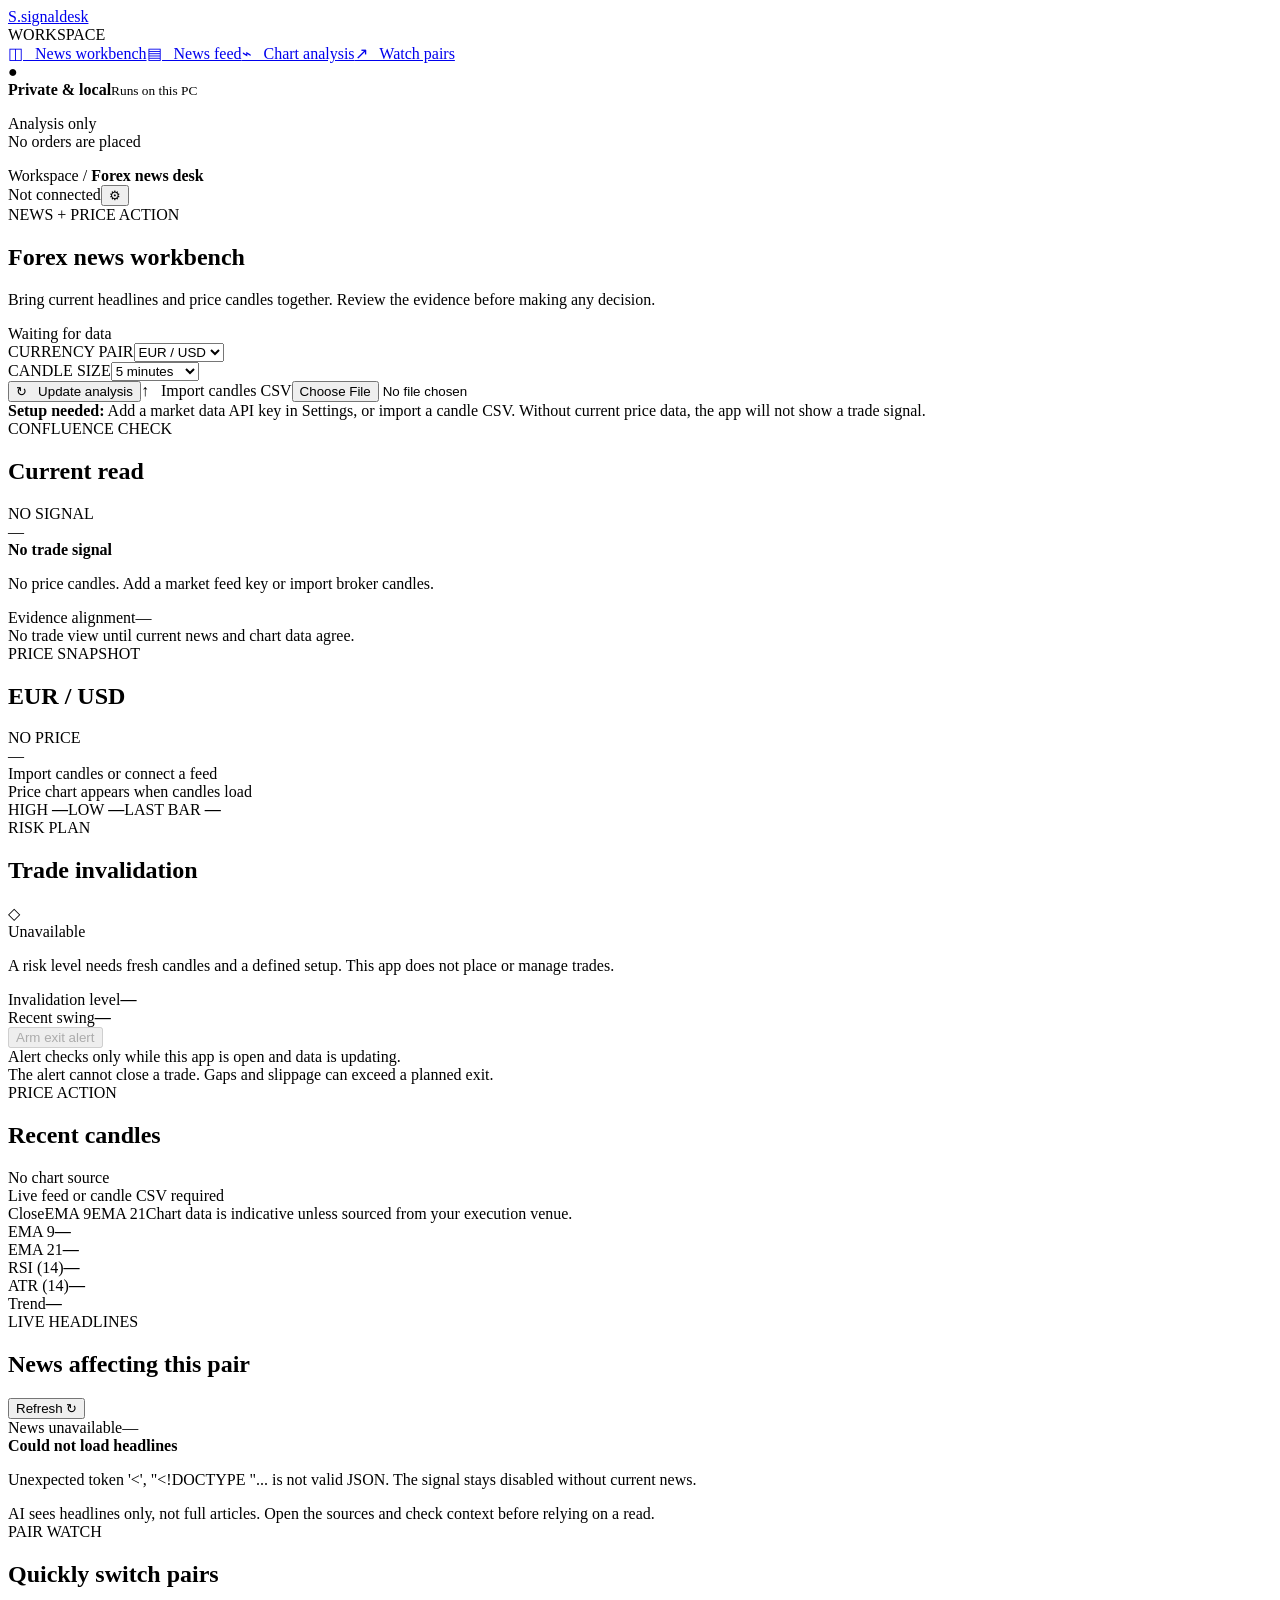
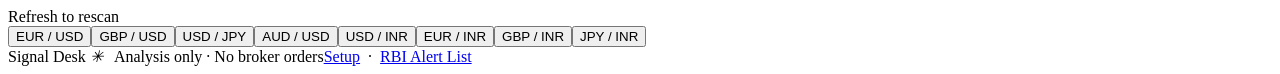
==== index.html @ 0cd51ac5 "Add index.html" ====
<!doctype html>
<html lang="en">
<head>
  <meta charset="utf-8"><meta name="viewport" content="width=device-width, initial-scale=1">
  <meta name="theme-color" content="#0b1110"><meta name="description" content="A private forex news and chart analysis workbench.">
  <title>Signal Desk — Forex News Workbench</title><link rel="stylesheet" href="styles.css">
</head>
<body>
<div class="shell">
  <aside class="sidebar"><a class="brand" href="#"><span class="mark">S<span>.</span></span><span>signal<span class="muted">desk</span></span></a><div class="nav-cap">WORKSPACE</div><a class="nav active" href="#workbench">◫ &nbsp; News workbench</a><a class="nav" href="#news">▤ &nbsp; News feed</a><a class="nav" href="#chart-area">⌁ &nbsp; Chart analysis</a><a class="nav" href="#watch">↗ &nbsp; Watch pairs</a><div class="side-bottom"><div class="private"><span>●</span><div><b>Private & local</b><small>Runs on this PC</small></div></div><p>Analysis only<br>No orders are placed</p></div></aside>
  <main class="main">
    <header class="top"><div class="crumb">Workspace <span>/</span> <b>Forex news desk</b></div><div class="top-right"><span class="status" id="connection"><i></i> Not connected</span><button class="icon" id="settings-open" title="Data settings">⚙</button></div></header>
    <section class="heading" id="workbench"><div><div class="eyebrow">NEWS + PRICE ACTION</div><h1>Forex news workbench</h1><p>Bring current headlines and price candles together. Review the evidence before making any decision.</p></div><div class="updated" id="last-updated">Waiting for data</div></section>
    <section class="control-bar"><div><label for="pair">CURRENCY PAIR</label><select id="pair"><option value="EUR/USD">EUR / USD</option><option value="GBP/USD">GBP / USD</option><option value="USD/JPY">USD / JPY</option><option value="AUD/USD">AUD / USD</option><option value="USD/INR">USD / INR</option><option value="EUR/INR">EUR / INR</option><option value="GBP/INR">GBP / INR</option><option value="JPY/INR">JPY / INR</option></select></div><div><label for="interval">CANDLE SIZE</label><select id="interval"><option value="1min">1 minute</option><option value="5min" selected>5 minutes</option><option value="15min">15 minutes</option><option value="30min">30 minutes</option><option value="1h">1 hour</option></select></div><button class="primary" id="refresh">↻ &nbsp; Update analysis</button><label class="upload" for="csv-file">↑ &nbsp; Import candles CSV<input id="csv-file" type="file" accept=".csv,text/csv"></label></section>
    <div class="data-warning" id="data-warning"><b>Setup needed:</b> Add a market data API key in Settings, or import a candle CSV. Without current price data, the app will not show a trade signal.</div>
    <section class="summary-grid">
      <article class="card signal-card"><div class="card-head"><div><div class="cap">CONFLUENCE CHECK</div><h2>Current read</h2></div><span class="tag" id="signal-tag">NO DATA</span></div><div class="signal-read"><span class="signal-icon" id="signal-icon">—</span><div><b id="signal-title">Waiting for live inputs</b><p id="signal-description">Connect price candles and fetch current headlines to analyze this pair.</p></div></div><div class="progress-label"><span>Evidence alignment</span><span id="alignment">—</span></div><div class="progress"><i id="alignment-bar"></i></div><div class="signal-foot" id="signal-foot">No trade view until both news and chart data are current.</div></article>
      <article class="card price-card"><div class="card-head"><div><div class="cap">PRICE SNAPSHOT</div><h2 id="price-pair">EUR / USD</h2></div><span class="fresh" id="price-fresh">NO PRICE</span></div><div class="big-price" id="current-price">—</div><div class="price-sub" id="price-change">Import candles or connect a feed</div><div class="mini-chart" id="mini-chart"><div class="chart-empty">Price chart appears when candles load</div></div><div class="ohlc"><span>HIGH <b id="high">—</b></span><span>LOW <b id="low">—</b></span><span>LAST BAR <b id="bar-time">—</b></span></div></article>
      <article class="card exit-card"><div class="card-head"><div><div class="cap">RISK PLAN</div><h2>Trade invalidation</h2></div><span class="shield">◇</span></div><div class="exit-main" id="exit-main">Unavailable</div><p class="exit-copy" id="exit-copy">A risk level needs fresh candles and a defined setup. This app does not place or manage trades.</p><div class="exit-levels"><div><span>Invalidation level</span><b id="stop-level">—</b></div><div><span>Recent swing</span><b id="swing-level">—</b></div></div><button class="arm-button" id="arm-alert" disabled>Arm exit alert</button><div class="alert-state" id="alert-state">Alert checks only while this app is open and data is updating.</div><div class="exit-note">The alert cannot close a trade. Gaps and slippage can exceed a planned exit.</div></article>
    </section>
    <section class="analysis-grid">
      <article class="card chart-card" id="chart-area"><div class="card-head"><div><div class="cap">PRICE ACTION</div><h2>Recent candles</h2></div><span class="source" id="chart-source">No chart source</span></div><div class="large-chart" id="large-chart"><div class="chart-empty">Live feed or candle CSV required</div></div><div class="chart-legend"><span><i></i> Close</span><span>EMA 9</span><span>EMA 21</span><span class="chart-help">Chart data is indicative unless sourced from your execution venue.</span></div><div class="indicators"><div><span>EMA 9</span><b id="ema9">—</b></div><div><span>EMA 21</span><b id="ema21">—</b></div><div><span>RSI (14)</span><b id="rsi">—</b></div><div><span>ATR (14)</span><b id="atr">—</b></div><div><span>Trend</span><b id="trend">—</b></div></div></article>
      <article class="card news-card" id="news"><div class="card-head"><div><div class="cap">LIVE HEADLINES</div><h2>News affecting this pair</h2></div><button class="text-btn" id="news-refresh">Refresh ↻</button></div><div class="news-meta"><span id="news-count">Waiting for headlines</span><span id="news-age">—</span></div><div class="news-list" id="news-list"><div class="news-empty"><b>No headlines yet</b><p>Start the local app to fetch public news, or check connection settings.</p></div></div><div class="news-foot">AI sees headlines only, not full articles. Open the sources and check context before relying on a read.</div></article>
    </section>
    <section class="card watch-card" id="watch"><div class="card-head"><div><div class="cap">PAIR WATCH</div><h2>Quickly switch pairs</h2></div><span class="source">Refresh to rescan</span></div><div class="pair-pills" id="pair-pills"></div></section>
    <footer><span>Signal Desk <i>✳</i> &nbsp; Analysis only · No broker orders</span><span><a href="README.md">Setup</a> &nbsp;·&nbsp; <a href="https://www.rbi.org.in/scripts/bs_viewcontent.aspx?Id=4235" target="_blank" rel="noopener">RBI Alert List</a></span></footer>
  </main>
</div>
<dialog id="settings"><div class="dialog-head"><div><div class="cap">LOCAL DATA SETTINGS</div><h2>Connect data</h2></div><button class="icon" id="settings-close">×</button></div><p class="setting-intro">The app runs on your PC. It reads broker candles only; it cannot access credentials or place orders. Store provider keys in local <code>config.json</code>, which is ignored by Git.</p><div class="setting-box"><b>MetaTrader 5 broker feed · recommended for chart matching</b><p>Install the optional Python adapter, open MT5, and sign in. Map pair names to the exact broker symbols in config.json. The live terminal feed provides candles and bid/ask updates.</p><code>{ "market_source": "mt5", "mt5_symbols": { "EUR/USD": "EURUSD" } }</code></div><div class="setting-box"><b>Twelve Data · FX reference prices</b><p>Free Basic currently lists 800 API credits/day and FX data. Availability and quotas can change. FX spot quotes may differ from your broker’s CFD price.</p><a href="https://twelvedata.com/pricing" target="_blank" rel="noopener">Check current plan ↗</a><code>{ "market_source": "twelve_data", "twelve_data_api_key": "YOUR_KEY" }</code></div><div class="setting-box"><b>Local AI · Ollama</b><p>Install Ollama, download a local model, then add its exact model name as <code>ollama_model</code> in config.json. Headlines and chart context go to the local model only. If it is unavailable, the app withholds a signal.</p><a href="https://ollama.com/download" target="_blank" rel="noopener">Get Ollama ↗</a></div><div class="setting-box"><b>Headlines · GDELT DOC API</b><p>Public news search, no key required. Coverage, relevance, and publication delay vary by publisher. It is not a low-latency newswire.</p></div><div class="setting-box"><b>Broker chart CSV</b><p>Import candles with columns: datetime, open, high, low, close. Use UTC timestamps and candles from your broker.</p></div><button class="primary full" id="settings-done">Done</button></dialog>
<div class="toast" id="toast" role="status"></div><script src="app.js"></script>
</body></html>
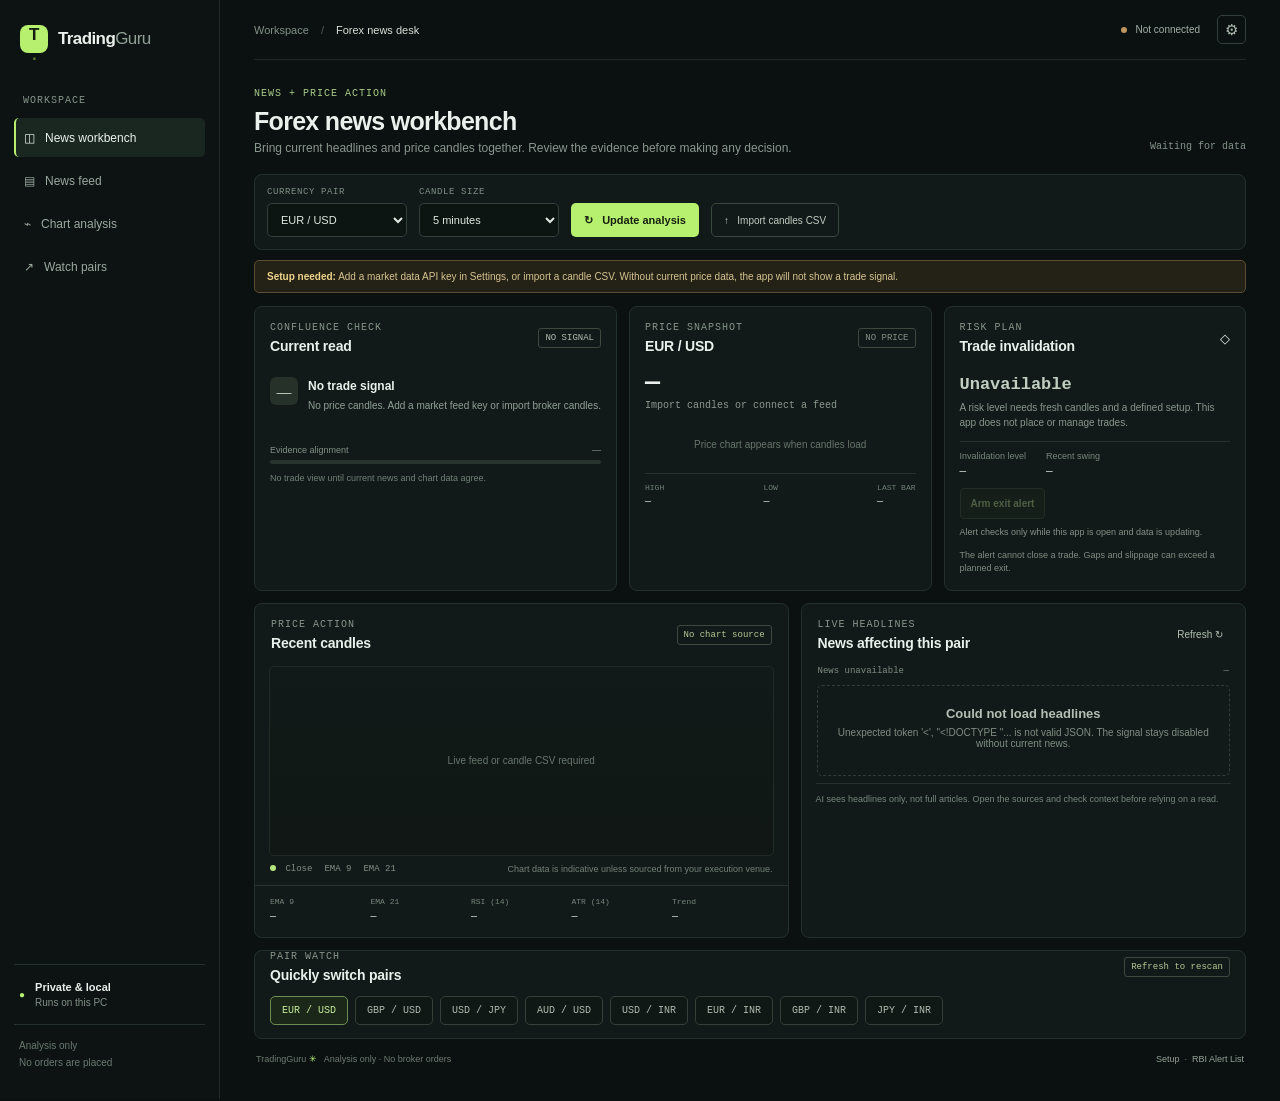
==== commit adc487bd: "Update index.html for beginner setup" ====
--- a/index.html
+++ b/index.html
@@ -3,11 +3,11 @@
 <head>
   <meta charset="utf-8"><meta name="viewport" content="width=device-width, initial-scale=1">
   <meta name="theme-color" content="#0b1110"><meta name="description" content="A private forex news and chart analysis workbench.">
-  <title>Signal Desk — Forex News Workbench</title><link rel="stylesheet" href="styles.css">
+  <title>TradingGuru — Forex News Workbench</title><link rel="stylesheet" href="styles.css">
 </head>
 <body>
 <div class="shell">
-  <aside class="sidebar"><a class="brand" href="#"><span class="mark">S<span>.</span></span><span>signal<span class="muted">desk</span></span></a><div class="nav-cap">WORKSPACE</div><a class="nav active" href="#workbench">◫ &nbsp; News workbench</a><a class="nav" href="#news">▤ &nbsp; News feed</a><a class="nav" href="#chart-area">⌁ &nbsp; Chart analysis</a><a class="nav" href="#watch">↗ &nbsp; Watch pairs</a><div class="side-bottom"><div class="private"><span>●</span><div><b>Private & local</b><small>Runs on this PC</small></div></div><p>Analysis only<br>No orders are placed</p></div></aside>
+  <aside class="sidebar"><a class="brand" href="#"><span class="mark">T<span>.</span></span><span>Trading<span class="muted">Guru</span></span></a><div class="nav-cap">WORKSPACE</div><a class="nav active" href="#workbench">◫ &nbsp; News workbench</a><a class="nav" href="#news">▤ &nbsp; News feed</a><a class="nav" href="#chart-area">⌁ &nbsp; Chart analysis</a><a class="nav" href="#watch">↗ &nbsp; Watch pairs</a><div class="side-bottom"><div class="private"><span>●</span><div><b>Private & local</b><small>Runs on this PC</small></div></div><p>Analysis only<br>No orders are placed</p></div></aside>
   <main class="main">
     <header class="top"><div class="crumb">Workspace <span>/</span> <b>Forex news desk</b></div><div class="top-right"><span class="status" id="connection"><i></i> Not connected</span><button class="icon" id="settings-open" title="Data settings">⚙</button></div></header>
     <section class="heading" id="workbench"><div><div class="eyebrow">NEWS + PRICE ACTION</div><h1>Forex news workbench</h1><p>Bring current headlines and price candles together. Review the evidence before making any decision.</p></div><div class="updated" id="last-updated">Waiting for data</div></section>
@@ -23,10 +23,10 @@
       <article class="card news-card" id="news"><div class="card-head"><div><div class="cap">LIVE HEADLINES</div><h2>News affecting this pair</h2></div><button class="text-btn" id="news-refresh">Refresh ↻</button></div><div class="news-meta"><span id="news-count">Waiting for headlines</span><span id="news-age">—</span></div><div class="news-list" id="news-list"><div class="news-empty"><b>No headlines yet</b><p>Start the local app to fetch public news, or check connection settings.</p></div></div><div class="news-foot">AI sees headlines only, not full articles. Open the sources and check context before relying on a read.</div></article>
     </section>
     <section class="card watch-card" id="watch"><div class="card-head"><div><div class="cap">PAIR WATCH</div><h2>Quickly switch pairs</h2></div><span class="source">Refresh to rescan</span></div><div class="pair-pills" id="pair-pills"></div></section>
-    <footer><span>Signal Desk <i>✳</i> &nbsp; Analysis only · No broker orders</span><span><a href="README.md">Setup</a> &nbsp;·&nbsp; <a href="https://www.rbi.org.in/scripts/bs_viewcontent.aspx?Id=4235" target="_blank" rel="noopener">RBI Alert List</a></span></footer>
+    <footer><span>TradingGuru <i>✳</i> &nbsp; Analysis only · No broker orders</span><span><a href="README.md">Setup</a> &nbsp;·&nbsp; <a href="https://www.rbi.org.in/scripts/bs_viewcontent.aspx?Id=4235" target="_blank" rel="noopener">RBI Alert List</a></span></footer>
   </main>
 </div>
-<dialog id="settings"><div class="dialog-head"><div><div class="cap">LOCAL DATA SETTINGS</div><h2>Connect data</h2></div><button class="icon" id="settings-close">×</button></div><p class="setting-intro">The app runs on your PC. It reads broker candles only; it cannot access credentials or place orders. Store provider keys in local <code>config.json</code>, which is ignored by Git.</p><div class="setting-box"><b>MetaTrader 5 broker feed · recommended for chart matching</b><p>Install the optional Python adapter, open MT5, and sign in. Map pair names to the exact broker symbols in config.json. The live terminal feed provides candles and bid/ask updates.</p><code>{ "market_source": "mt5", "mt5_symbols": { "EUR/USD": "EURUSD" } }</code></div><div class="setting-box"><b>Twelve Data · FX reference prices</b><p>Free Basic currently lists 800 API credits/day and FX data. Availability and quotas can change. FX spot quotes may differ from your broker’s CFD price.</p><a href="https://twelvedata.com/pricing" target="_blank" rel="noopener">Check current plan ↗</a><code>{ "market_source": "twelve_data", "twelve_data_api_key": "YOUR_KEY" }</code></div><div class="setting-box"><b>Local AI · Ollama</b><p>Install Ollama, download a local model, then add its exact model name as <code>ollama_model</code> in config.json. Headlines and chart context go to the local model only. If it is unavailable, the app withholds a signal.</p><a href="https://ollama.com/download" target="_blank" rel="noopener">Get Ollama ↗</a></div><div class="setting-box"><b>Headlines · GDELT DOC API</b><p>Public news search, no key required. Coverage, relevance, and publication delay vary by publisher. It is not a low-latency newswire.</p></div><div class="setting-box"><b>Broker chart CSV</b><p>Import candles with columns: datetime, open, high, low, close. Use UTC timestamps and candles from your broker.</p></div><button class="primary full" id="settings-done">Done</button></dialog>
+<dialog id="settings"><div class="dialog-head"><div><div class="cap">LOCAL DATA SETTINGS</div><h2>Connect data</h2></div><button class="icon" id="settings-close">×</button></div><p class="setting-intro">The app runs on your PC. It reads broker candles only; it cannot access credentials or place orders. Your private <code>config.json</code> is excluded from GitHub.</p><div class="setting-box"><b>MetaTrader 5 broker feed · default</b><p>Open MT5 and sign in before starting TradingGuru. The first start file installs the data connector. The app reads candles and bid/ask prices from the terminal, not your account positions.</p><code>{ "market_source": "mt5", "mt5_symbols": { "EUR/USD": "EURUSD" } }</code></div><div class="setting-box"><b>Twelve Data · optional FX reference prices</b><p>This needs a provider key entered in your private config file. Plans and quotas change. FX spot quotes may differ from your broker’s CFD price.</p><a href="https://twelvedata.com/pricing" target="_blank" rel="noopener">Check provider plans ↗</a><code>{ "market_source": "twelve_data", "twelve_data_api_key": "YOUR_KEY" }</code></div><div class="setting-box"><b>Local AI · Ollama</b><p>The first start file installs the free local model. Headlines and chart context are sent to Ollama on this PC; if it is unavailable, the app withholds a signal.</p><a href="https://ollama.com/download/windows" target="_blank" rel="noopener">Get Ollama ↗</a></div><div class="setting-box"><b>Headlines · GDELT DOC API</b><p>Public news search, no key required. Coverage, relevance, and publication delay vary by publisher. It is not a low-latency newswire.</p></div><div class="setting-box"><b>Broker chart CSV</b><p>Import candles with columns: datetime, open, high, low, close. Use UTC timestamps and candles from your broker.</p></div><button class="primary full" id="settings-done">Done</button></dialog>
 <div class="toast" id="toast" role="status"></div><script src="app.js"></script>
 </body></html>
 
--- a/styles.css
+++ b/styles.css
@@ -0,0 +1,4 @@
+:root{--bg:#0a1110;--panel:#111a18;--line:#24312b;--text:#eaf0eb;--muted:#84928a;--lime:#b6f06e;--green:#a4d578;--red:#f17a71;--sans:Segoe UI,Arial,sans-serif;--display:Segoe UI,Arial,sans-serif;--mono:Consolas,monospace}*{box-sizing:border-box}body{margin:0;background:var(--bg);color:var(--text);font:13px var(--sans)}.shell{min-height:100vh;display:flex}.sidebar{width:220px;flex-shrink:0;border-right:1px solid #202a25;background:#0c1312;padding:25px 14px 16px;display:flex;flex-direction:column}.brand{display:flex;align-items:center;gap:10px;text-decoration:none;color:var(--text);font-weight:700;font-size:17px;letter-spacing:-.6px;margin:0 0 42px 6px}.brand .muted{font-weight:400;color:#91a097}.mark{width:28px;height:28px;border-radius:8px;background:var(--lime);color:#14200f;display:grid;place-items:center;font-weight:800}.mark span{color:#577634}.nav-cap,.cap,.eyebrow{color:#87958b;font:10px var(--mono);letter-spacing:1px}.nav-cap{padding:0 9px 10px}.nav{height:39px;display:flex;align-items:center;padding:0 10px;margin:2px 0;color:#9ba89f;text-decoration:none;border-radius:5px;font-size:12px}.nav.active{background:#1a2721;color:#ecf3eb;border-left:2px solid var(--lime);padding-left:8px}.side-bottom{margin-top:auto}.private{display:flex;align-items:center;gap:10px;border-top:1px solid var(--line);padding:16px 5px}.private>span{color:var(--lime);font-size:10px}.private b,.private small{display:block}.private b{font-size:11px}.private small{color:#849189;font-size:10px;margin-top:4px}.side-bottom p{font-size:10px;line-height:1.7;color:#697970;border-top:1px solid var(--line);padding:12px 5px;margin:0}.main{max-width:1600px;width:calc(100% - 220px);margin:auto;padding:0 34px 20px}.top{height:60px;border-bottom:1px solid #1e2924;display:flex;align-items:center;justify-content:space-between}.crumb{font-size:11px;color:#839087}.crumb span{margin:0 9px;color:#4f5d55}.crumb b{font-weight:500;color:#d8e0d9}.top-right{display:flex;align-items:center;gap:17px}.status{font-size:10px;color:#a5b0a8}.status i{display:inline-block;width:6px;height:6px;border-radius:50%;background:#bd9560;margin-right:6px}.status.ok i{background:var(--lime)}.icon{border:1px solid #334039;border-radius:5px;width:29px;height:29px;background:transparent;color:#aebbb1;cursor:pointer;font-size:15px}.heading{display:flex;justify-content:space-between;align-items:end;margin:28px 0 19px}.eyebrow{color:#a9cb88}.heading h1{font-size:25px;letter-spacing:-.7px;margin:8px 0 5px}.heading p{font-size:12px;color:#8a978f;margin:0}.updated{font:10px var(--mono);color:#85938a;padding-bottom:3px}.control-bar{display:flex;align-items:end;gap:12px;padding:12px;background:#111a18;border:1px solid var(--line);border-radius:8px}.control-bar>div{min-width:140px}.control-bar label:not(.upload){display:block;color:#819087;font:9px var(--mono);letter-spacing:.6px;margin:0 0 6px}.control-bar select{width:100%;height:34px;background:#0d1512;color:#e2e9e2;border:1px solid #334039;border-radius:5px;padding:0 9px;font:11px var(--sans)}button{font-family:var(--sans)}.primary{height:34px;padding:0 13px;background:var(--lime);border:0;border-radius:5px;color:#17200f;font-weight:650;font-size:11px;cursor:pointer}.primary:hover{background:#c8fa82}.upload{height:34px;display:grid;place-items:center;border:1px solid #3a493f;border-radius:5px;padding:0 12px;color:#c1ccc2;font-size:10px;cursor:pointer;white-space:nowrap}.upload:hover{border-color:#71855f;color:var(--lime)}.upload input{display:none}.data-warning{margin:10px 0 13px;padding:10px 12px;border:1px solid #5b4d32;background:#242116;color:#d6c492;border-radius:5px;font-size:10px}.data-warning b{color:#efd58b}.summary-grid{display:grid;grid-template-columns:1.2fr 1fr 1fr;gap:12px}.card{background:var(--panel);border:1px solid var(--line);border-radius:8px;overflow:hidden}.summary-grid>.card{min-height:208px;padding:15px}.card-head{display:flex;justify-content:space-between;align-items:center}.card h2{font-size:14px;margin:5px 0 0;letter-spacing:-.2px}.tag,.fresh,.source{border:1px solid #3d493f;padding:4px 6px;border-radius:3px;color:#b8c795;font:9px var(--mono);white-space:nowrap}.tag.buy{color:#c0e896;border-color:#49623a;background:#1d2a1a}.tag.sell{color:#f0a49a;border-color:#65413b;background:#2b1e1c}.tag.hold{color:#e1d592;border-color:#635838;background:#282516}.tag.wait{color:#b0bbb1;border-color:#3d493f}.signal-read{display:flex;gap:10px;align-items:flex-start;margin-top:23px;min-height:57px}.signal-icon{width:28px;height:28px;flex-shrink:0;border-radius:6px;background:#253129;color:#b2c1b0;display:grid;place-items:center;font-size:15px}.signal-read b{display:block;font-size:12px;margin:2px 0 5px}.signal-read p{font-size:10px;line-height:1.5;color:#91a097;margin:0}.progress-label{display:flex;justify-content:space-between;color:#829087;font-size:9px;margin:11px 0 5px}.progress{height:4px;background:#29342e;border-radius:4px;overflow:hidden}.progress i{display:block;width:0;height:100%;background:var(--lime);transition:.3s}.signal-foot{color:#728078;font-size:9px;margin-top:9px}.big-price{font:600 25px var(--mono);margin:14px 0 3px;letter-spacing:-1px}.price-sub{font:10px var(--mono);color:#8b9990}.fresh{color:#839087}.fresh.live{color:#bce18c;border-color:#445c35}.mini-chart{height:52px;margin:7px 0 3px;display:flex;align-items:center;justify-content:center}.mini-chart svg{width:100%;height:100%}.chart-empty{font-size:10px;color:#67756c}.ohlc{display:flex;justify-content:space-between;border-top:1px solid #27322d;padding-top:9px}.ohlc span{font:8px var(--mono);color:#708077}.ohlc b{display:block;color:#cad4ca;font-size:10px;margin-top:4px;font-weight:400}.exit-main{font:600 17px var(--mono);margin:21px 0 6px;color:#c1cec2}.exit-copy{font-size:10px;line-height:1.5;color:#89968d;margin:0;min-height:31px}.exit-levels{display:flex;gap:20px;border-top:1px solid #27322d;padding-top:9px;margin-top:10px}.exit-levels span,.exit-levels b{display:block}.exit-levels span{font-size:9px;color:#77857b}.exit-levels b{font:11px var(--mono);margin-top:4px;color:#dce5dc}.exit-note{font-size:9px;color:#7f8c83;margin-top:10px}.analysis-grid{display:grid;grid-template-columns:1.2fr 1fr;gap:12px;margin-top:12px}.chart-card,.news-card{min-height:335px}.analysis-grid .card-head{padding:15px 16px}.large-chart{height:190px;margin:0 14px;background:linear-gradient(#111a18,#101715);border:1px solid #202b26;border-radius:5px;display:flex;align-items:center;justify-content:center;position:relative;overflow:hidden}.large-chart svg{width:100%;height:100%}.chart-legend{display:flex;align-items:center;gap:12px;padding:8px 15px;color:#839087;font:9px var(--mono)}.chart-legend i{display:inline-block;width:6px;height:6px;border-radius:50%;background:#b6e57c;margin-right:4px}.chart-help{margin-left:auto;font:9px var(--sans);color:#748178}.indicators{display:grid;grid-template-columns:repeat(5,1fr);border-top:1px solid #27322d;margin-top:3px;padding:11px 15px}.indicators span,.indicators b{display:block}.indicators span{font:8px var(--mono);color:#78867d}.indicators b{font:10px var(--mono);color:#d2dcd3;margin-top:5px}.news-meta{display:flex;justify-content:space-between;color:#7e8c82;font:9px var(--mono);padding:0 16px 9px}.news-list{padding:0 15px;max-height:241px;overflow:auto}.news-empty{border:1px dashed #303c35;border-radius:5px;padding:20px;text-align:center;color:#b3beb4}.news-empty p{font-size:10px;color:#7f8d83;margin:6px 0}.news-item{padding:10px 1px;border-top:1px solid #26312c}.news-item:first-child{border-top:1px solid #26312c}.news-item a{color:#dbe4dc;text-decoration:none;font-size:11px;line-height:1.45}.news-item a:hover{color:var(--lime)}.news-item-meta{display:flex;justify-content:space-between;gap:8px;margin-top:6px;color:#7f8d83;font:9px var(--mono)}.tone{border-radius:3px;padding:2px 5px}.tone.pos{color:#b5dc88;background:#273421}.tone.neg{color:#e99b8e;background:#362322}.tone.neu{color:#a9b5aa;background:#252e29}.news-foot{border-top:1px solid #27322d;color:#78867d;font-size:9px;line-height:1.4;margin:7px 14px 0;padding:9px 0}.text-btn{background:none;border:0;color:#b4c3b4;font-size:10px;cursor:pointer}.watch-card{margin-top:12px;padding:0 15px 13px}.pair-pills{display:flex;flex-wrap:wrap;gap:7px;margin-top:13px}.pair-pill{border:1px solid #344139;border-radius:5px;background:#101815;color:#aebbb0;padding:8px 11px;font:10px var(--mono);cursor:pointer}.pair-pill:hover,.pair-pill.active{border-color:#6c8c52;color:#c8ec9c;background:#1b2819}footer{display:flex;justify-content:space-between;color:#6e7b72;font-size:9px;padding:15px 2px}footer i{color:var(--lime);font-style:normal}footer a{color:#94a197;text-decoration:none}dialog{background:#111a18;color:var(--text);border:1px solid #3a473f;border-radius:9px;width:min(520px,calc(100% - 30px));padding:20px;box-shadow:0 20px 70px #0009}dialog::backdrop{background:#000a;backdrop-filter:blur(3px)}.dialog-head{display:flex;justify-content:space-between;align-items:center}.dialog-head h2{margin:5px 0 0;font-size:18px}.setting-intro{font-size:11px;line-height:1.55;color:#9aa79d}.setting-intro code,.setting-box code{font:10px var(--mono);color:#c6e69c}.setting-box{border:1px solid #2d3932;border-radius:6px;padding:11px 12px;margin:9px 0}.setting-box b{font-size:11px}.setting-box p{font-size:10px;line-height:1.5;color:#8f9d93;margin:5px 0}.setting-box span,.setting-box a{font-size:10px;color:#aecb8f}.setting-box a{display:inline-block;margin:2px 0 7px}.setting-box code{display:block;background:#0c1311;padding:8px;border-radius:4px}.full{width:100%;margin-top:9px}.toast{position:fixed;bottom:20px;left:50%;transform:translate(-50%,15px);opacity:0;pointer-events:none;background:#d9f5be;color:#16230f;padding:10px 15px;border-radius:5px;font-size:11px;transition:.2s}.toast.show{transform:translate(-50%,0);opacity:1}
+@media(max-width:1050px){.main{padding:0 20px 16px}.sidebar{width:190px}.main{width:calc(100% - 190px)}.summary-grid{grid-template-columns:1fr 1fr}.signal-card{grid-column:span 2}.analysis-grid{grid-template-columns:1fr}.news-card{min-height:300px}}@media(max-width:650px){.sidebar{width:52px;padding:17px 7px}.brand{margin:0 auto 35px;font-size:0}.brand .mark{font-size:15px}.nav-cap,.nav:not(.active),.nav.active{font-size:0;padding:0;justify-content:center;margin:4px 0}.nav.active{font-size:0}.private{justify-content:center;padding:13px 0}.private div,.side-bottom p{display:none}.main{width:calc(100% - 52px);padding:0 11px 15px}.top{height:52px}.heading{display:block;margin:20px 0 15px}.heading h1{font-size:21px}.heading p{max-width:350px;line-height:1.5}.updated{margin-top:10px}.control-bar{display:grid;grid-template-columns:1fr 1fr;gap:8px}.control-bar>div{min-width:0}.control-bar .primary,.control-bar .upload{width:100%}.summary-grid{grid-template-columns:1fr}.signal-card{grid-column:auto}.summary-grid>.card{min-height:190px}.analysis-grid{margin-top:9px;gap:9px}.indicators{grid-template-columns:repeat(3,1fr);gap:12px}.chart-help{display:none}.large-chart{height:160px}.news-card{min-height:290px}.watch-card{margin-top:9px}footer{font-size:8px;gap:8px}footer span:last-child{text-align:right}}
+.hidden{display:none!important}.arm-button{margin-top:11px;height:31px;border:1px solid #42533b;border-radius:4px;background:#1d291b;color:#bedf99;font-size:10px;font-weight:600;padding:0 10px;cursor:pointer}.arm-button:disabled{opacity:.35;cursor:default}.alert-state{font-size:9px;color:#849188;line-height:1.4;margin-top:7px}.alert-state.triggered{border:1px solid #7a4039;background:#321e1c;color:#ffb2a6;padding:7px;border-radius:4px;font-weight:650}.alert-state.armed{color:#bee48e}.exit-note{line-height:1.45}
+
